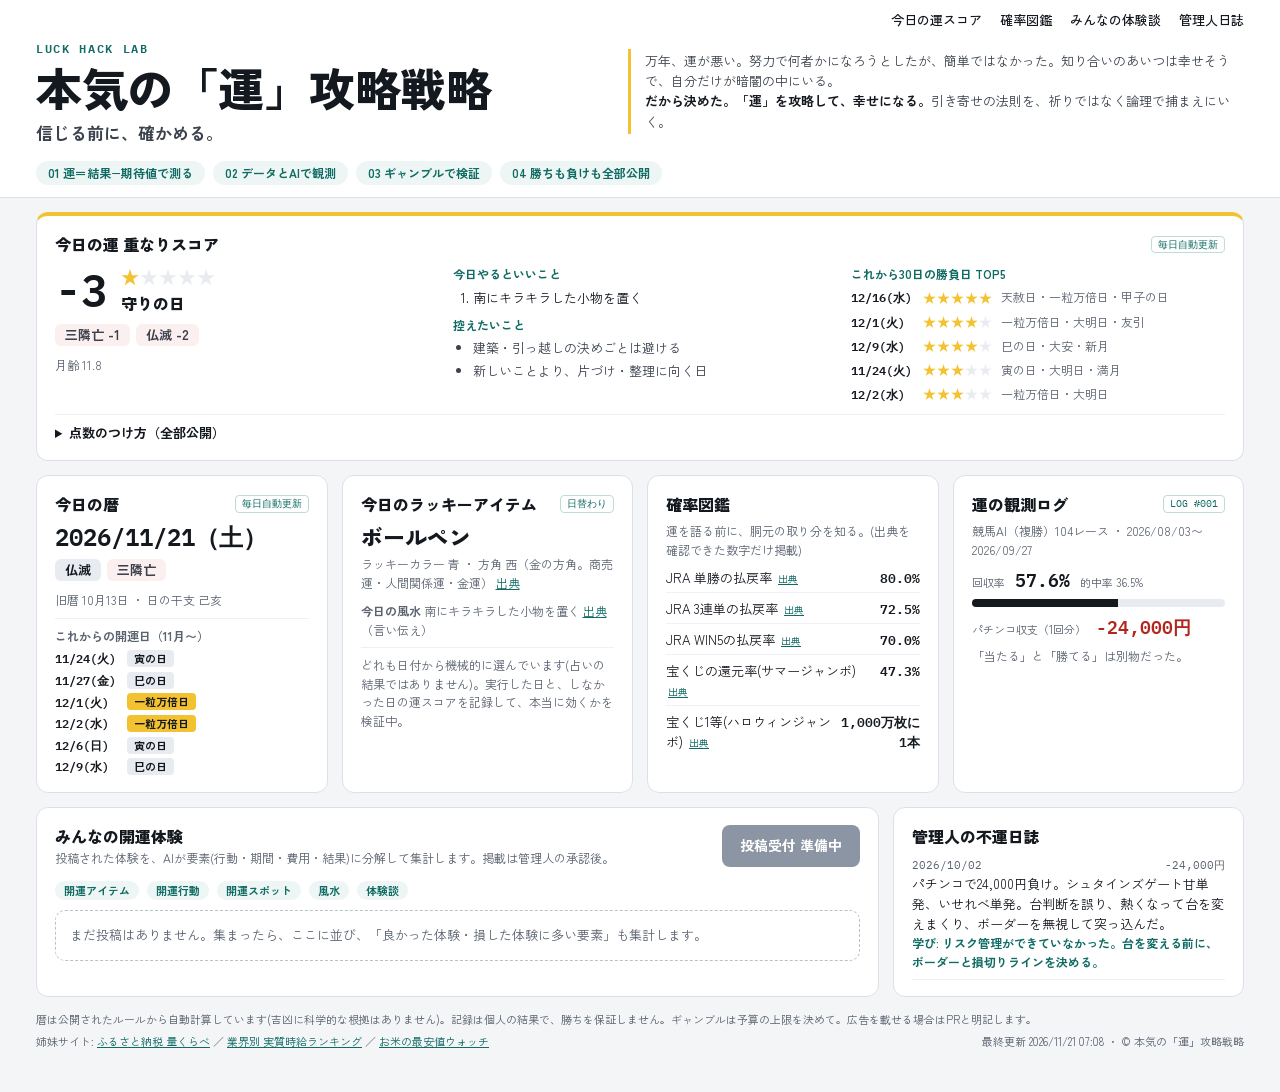
==== docs/index.html @ bce0e310 "サイト自動更新 2026-11-21" ====
<!doctype html>
<html lang="ja">
<head>
<meta charset="utf-8">
<meta name="viewport" content="width=device-width, initial-scale=1">
<title>本気の「運」攻略戦略｜信じる前に、確かめる。</title>
<meta name="description" content="万年不運な男が、運を論理で攻略する実験室。今日の運の重なりスコア(天赦日・一粒万倍日・六曜・不成就日・新月満月・水星逆行)、確率、運の観測ログ、みんなの開運体験の分析を毎日更新。">
<meta property="og:title" content="本気の「運」攻略戦略">
<meta property="og:description" content="信じる前に、確かめる。運をデータとAIで観測する実験室。">
<meta property="og:type" content="website">
<meta property="og:url" content="https://luck.otokuest.com/">
<link rel="canonical" href="https://luck.otokuest.com/">
<link rel="icon" href="/favicon.svg" type="image/svg+xml">
<link rel="apple-touch-icon" href="/apple-touch-icon.png">
<script>/* 旧URL(workers.dev)で開かれたら正式なドメインへ移す */if(location.hostname.endsWith('.workers.dev'))location.replace('https://luck.otokuest.com'+location.pathname+location.search+location.hash);</script>
<link rel="preconnect" href="https://fonts.googleapis.com">
<link rel="preconnect" href="https://fonts.gstatic.com" crossorigin>
<link rel="stylesheet" href="https://fonts.googleapis.com/css2?family=IBM+Plex+Mono:wght@400;600&family=Zen+Kaku+Gothic+New:wght@400;500;700;900&display=swap">
<link rel="stylesheet" href="style.css">
</head>
<body>
<header>
  <nav class="wrap nav" aria-label="ページ内">
    <a href="#today">今日の運スコア</a>
    <a href="#odds">確率図鑑</a>
    <a href="#voices">みんなの体験談</a>
    <a href="#diary">管理人日誌</a>
  </nav>
  <div class="wrap hero">
    <div class="hero-title">
      <div class="eyebrow">LUCK HACK LAB</div>
      <h1>本気の「運」攻略戦略</h1>
      <div class="motto">信じる前に、確かめる。</div>
    </div>
    <p class="concept">
      万年、運が悪い。努力で何者かになろうとしたが、簡単ではなかった。知り合いのあいつは幸せそうで、自分だけが暗闇の中にいる。<br>
      <strong>だから決めた。「運」を攻略して、幸せになる。</strong>引き寄せの法則を、祈りではなく論理で捕まえにいく。
    </p>
  </div>
  <div class="wrap chips">
    <span class="chip">01 運＝結果−期待値で測る</span>
    <span class="chip">02 データとAIで観測</span>
    <span class="chip">03 ギャンブルで検証</span>
    <span class="chip">04 勝ちも負けも全部公開</span>
  </div>
</header>

<main class="wrap">
  <div id="today">
    <section class="card score-card" aria-labelledby="h-score">
      <div class="card-head"><h2 id="h-score">今日の運 重なりスコア</h2><span class="badge">毎日自動更新</span></div>
      <div class="score-grid">
        <div>
          <div class="score-top">
            <div class="score-num mono">-3</div>
            <div><span class="stars" aria-label="5段階中1">★<span class="off">★★★★</span></span><div class="score-label">守りの日</div></div>
          </div>
          <div class="tags"><span class="tag minus">三隣亡 -1</span><span class="tag minus">仏滅 -2</span></div>
          <div class="note">月齢 11.8</div>
        </div>
        <div>
          <div class="sub-h">今日やるといいこと</div>
          <ol class="acts"><li>南にキラキラした小物を置く</li></ol>
          <div class="sub-h">控えたいこと</div><ul class="cauts"><li>建築・引っ越しの決めごとは避ける</li><li>新しいことより、片づけ・整理に向く日</li></ul>
        </div>
        <div>
          <div class="sub-h">これから30日の勝負日 TOP5</div>
          <ul class="best"><li><span class="d">12/16(水)</span><span class="stars" aria-label="5段階中5">★★★★★<span class="off"></span></span><span class="why">天赦日・一粒万倍日・甲子の日</span></li><li><span class="d">12/1(火)</span><span class="stars" aria-label="5段階中4">★★★★<span class="off">★</span></span><span class="why">一粒万倍日・大明日・友引</span></li><li><span class="d">12/9(水)</span><span class="stars" aria-label="5段階中4">★★★★<span class="off">★</span></span><span class="why">巳の日・大安・新月</span></li><li><span class="d">11/24(火)</span><span class="stars" aria-label="5段階中3">★★★<span class="off">★★</span></span><span class="why">寅の日・大明日・満月</span></li><li><span class="d">12/2(水)</span><span class="stars" aria-label="5段階中3">★★★<span class="off">★★</span></span><span class="why">一粒万倍日・大明日</span></li></ul>
        </div>
      </div>
      <details class="weights">
        <summary>点数のつけ方（全部公開）</summary>
        <div class="note" style="margin:6px 0">吉日・六曜・凶日・月の満ち欠け・水星逆行の点数を足しています。凶日はマイナスなので「一粒万倍日だけど不成就日」は打ち消し合います。点数は言い伝えでの格の高さから管理人が決めた目安です。</div>
        <div class="wlist"><span class="w ">天赦日 +5</span><span class="w ">一粒万倍日 +3</span><span class="w ">己巳の日 +3</span><span class="w ">寅の日 +2</span><span class="w ">巳の日 +2</span><span class="w ">甲子の日 +2</span><span class="w ">新月 +2</span><span class="w ">大安 +2</span><span class="w ">大明日 +1</span><span class="w ">満月 +1</span><span class="w ">友引 +1</span><span class="w neg">赤口 -1</span><span class="w neg">八専 -1</span><span class="w neg">土用 -1</span><span class="w neg">三隣亡 -1</span><span class="w neg">水星逆行 -1</span><span class="w neg">仏滅 -2</span><span class="w neg">不成就日 -3</span></div>
        <div class="note" style="margin-top:6px">★5＝8点以上 ／ ★4＝5〜7 ／ ★3＝2〜4 ／ ★2＝0〜1 ／ ★1＝マイナス</div>
      </details>
    </section></div>
  <div class="grid4">
    <section class="card" aria-labelledby="h-koyomi">
      <div class="card-head"><h2 id="h-koyomi">今日の暦</h2><span class="badge">毎日自動更新</span></div>
      <div class="big-date">2026/11/21（土）</div>
      <div class="tags"><span class="tag">仏滅</span><span class="tag minus">三隣亡</span></div>
      <div class="note">旧暦 10月13日 ・ 日の干支 己亥</div>
      <div class="divider" style="margin-top:8px">
        <div class="note" style="font-weight:700">これからの開運日（11月〜）</div>
        <ul class="kaiun-list"><li><span class="d">11/24(火)</span><span class="tag sm">寅の日</span></li><li><span class="d">11/27(金)</span><span class="tag sm">巳の日</span></li><li><span class="d">12/1(火)</span><span class="tag lucky sm">一粒万倍日</span></li><li><span class="d">12/2(水)</span><span class="tag lucky sm">一粒万倍日</span></li><li><span class="d">12/6(日)</span><span class="tag sm">寅の日</span></li><li><span class="d">12/9(水)</span><span class="tag sm">巳の日</span></li></ul>
      </div>
    </section>

    <section class="card" aria-labelledby="h-lucky">
      <div class="card-head"><h2 id="h-lucky">今日のラッキーアイテム</h2><span class="badge">日替わり</span></div>
      <div class="item-name">ボールペン</div>
      <div class="note" style="margin:4px 0 10px">ラッキーカラー 青 ・ 方角 西（金の方角。商売運・人間関係運・金運） <a class="src" href="https://event.rakuten.co.jp/incentive/hikkoshi/fortune/2022/fengshui_bearing_color/" target="_blank" rel="noopener" title="楽天">出典</a></div>
      <div class="note"><strong>今日の風水</strong> 南にキラキラした小物を置く <a class="src" href="https://event.rakuten.co.jp/incentive/hikkoshi/fortune/2022/fengshui_bearing_color/" target="_blank" rel="noopener" title="楽天">出典</a>（言い伝え）</div>
      <div class="divider note" style="margin-top:8px">どれも日付から機械的に選んでいます(占いの結果ではありません)。実行した日と、しなかった日の運スコアを記録して、本当に効くかを検証中。</div>
    </section>

    <section class="card" id="odds" aria-labelledby="h-odds">
      <div class="card-head"><h2 id="h-odds">確率図鑑</h2></div>
      <div class="note">運を語る前に、胴元の取り分を知る。(出典を確認できた数字だけ掲載)</div>
      <div class="odds"><div><span>JRA 単勝の払戻率 <a class="src" href="https://www.jra.go.jp/news/other/20140303.html" target="_blank" rel="noopener" title="JRA">出典</a></span><span class="v">80.0%</span></div><div><span>JRA 3連単の払戻率 <a class="src" href="https://www.jra.go.jp/news/other/20140303.html" target="_blank" rel="noopener" title="JRA">出典</a></span><span class="v">72.5%</span></div><div><span>JRA WIN5の払戻率 <a class="src" href="https://www.jra.go.jp/faq/pop04/3_14.html" target="_blank" rel="noopener" title="JRA">出典</a></span><span class="v">70.0%</span></div><div><span>宝くじの還元率(サマージャンボ) <a class="src" href="https://www.soumu.go.jp/main_content/001081644.pdf" target="_blank" rel="noopener" title="総務省資料">出典</a></span><span class="v">47.3%</span></div><div><span>宝くじ1等(ハロウィンジャンボ) <a class="src" href="https://www.takarakuji-official.jp/news/recent/?newsId=251001" target="_blank" rel="noopener" title="宝くじ公式(1等12本/12ユニットから算出)">出典</a></span><span class="v">1,000万枚に1本</span></div></div>
    </section>

    <section class="card" aria-labelledby="h-log">
      <div class="card-head"><h2 id="h-log">運の観測ログ</h2><span class="badge">LOG #001</span></div><div class="note">競馬AI（複勝）104レース ・ 2026/08/03〜2026/09/27</div><div class="log-row"><span class="k">回収率</span><span class="n">57.6%</span><span class="k">的中率 36.5%</span></div><div class="bar" role="img" aria-label="回収率57.6%(100%で収支トントン)"><span style="width:57.6%"></span></div><div class="log-row"><span class="k">パチンコ収支（1回分）</span><span class="n loss">-24,000円</span></div><div class="note" style="margin-top:6px">「当たる」と「勝てる」は別物だった。</div>
    </section>
  </div>

  <div class="row2">
    <section class="card" id="voices" aria-labelledby="h-voices">
      <div class="card-head" style="flex-wrap:wrap">
        <div>
          <h2 id="h-voices">みんなの開運体験</h2>
          <div class="note">投稿された体験を、AIが要素(行動・期間・費用・結果)に分解して集計します。掲載は管理人の承認後。</div>
        </div>
        <span class="btn" aria-disabled="true">投稿受付 準備中</span>
      </div>
      <div class="chips cats"><span class="chip sm">開運アイテム</span><span class="chip sm">開運行動</span><span class="chip sm">開運スポット</span><span class="chip sm">風水</span><span class="chip sm">体験談</span></div><div class="empty">まだ投稿はありません。集まったら、ここに並び、「良かった体験・損した体験に多い要素」も集計します。</div>
    </section>

    <section class="card" id="diary" aria-labelledby="h-diary">
      <h2 id="h-diary">管理人の不運日誌</h2>
      <div class="diary"><article><div class="meta"><span>2026/10/02</span><span>-24,000円</span></div><div>パチンコで24,000円負け。シュタインズゲート甘単発、いせれべ単発。台判断を誤り、熱くなって台を変えまくり、ボーダーを無視して突っ込んだ。</div><div class="lesson">学び: リスク管理ができていなかった。台を変える前に、ボーダーと損切りラインを決める。</div></article></div>
    </section>
  </div>

  <footer>
    <span>暦は公開されたルールから自動計算しています(吉凶に科学的な根拠はありません)。記録は個人の結果で、勝ちを保証しません。ギャンブルは予算の上限を決めて。広告を載せる場合はPRと明記します。</span>
    <span>姉妹サイト: <a href="https://furusato.otokuest.com/">ふるさと納税 量くらべ</a> ／ <a href="https://jikyu.otokuest.com/">業界別 実質時給ランキング</a> ／ <a href="https://kome.otokuest.com/">お米の最安値ウォッチ</a></span>
    <span>最終更新 2026/11/21 07:08 ・ © 本気の「運」攻略戦略</span>
  </footer>
</main>
</body>
</html>
---- docs/style.css ----
:root {
  --bg: #F4F5F7;
  --card: #FFFFFF;
  --ink: #14181F;
  --sub: #3B424D;
  --muted: #5A6370;
  --line: #DDE1E7;
  --line-soft: #EEF0F3;
  --teal: #0F6B63;
  --teal-soft: #EEF6F5;
  --teal-line: #BFDCD8;
  --lucky: #F2C230;
  --gray-tag: #E8ECF1;
  --loss-soft: #FBEFEF;
  --mono: 'IBM Plex Mono', ui-monospace, monospace;
}
* { box-sizing: border-box; }
body {
  margin: 0; background: var(--bg); color: var(--ink);
  font-family: 'Zen Kaku Gothic New', 'Hiragino Sans', 'Yu Gothic', sans-serif;
  line-height: 1.55;
}
a { color: var(--teal); }
a:hover { color: #0A4F49; }
.wrap { max-width: 1240px; margin: 0 auto; padding-left: 16px; padding-right: 16px; }

/* ヘッダー */
header { background: var(--card); border-bottom: 1px solid var(--line); }
.nav { display: flex; flex-wrap: wrap; justify-content: flex-end; align-items: center;
  gap: 6px 18px; padding-top: 10px; font-size: 13px; font-weight: 500; }
.nav a { color: var(--ink); text-decoration: none; }
.pill { font-family: var(--mono); font-size: 11px; color: var(--muted);
  border: 1px solid var(--line); border-radius: 999px; padding: 1px 10px; }
.hero { display: flex; flex-wrap: wrap; align-items: flex-end; gap: 12px 40px; padding-top: 6px; padding-bottom: 14px; }
.hero-title { flex: 1 1 340px; }
.eyebrow { font-family: var(--mono); font-size: 12px; letter-spacing: .14em; color: var(--teal); font-weight: 600; }
h1 { margin: 4px 0 6px; font-size: clamp(32px, 4.2vw, 46px); font-weight: 900; line-height: 1.15; letter-spacing: -.01em; }
.motto { font-size: 17px; font-weight: 700; color: var(--sub); }
.concept { flex: 1.3 1 340px; font-size: 13px; color: var(--sub);
  border-left: 3px solid var(--lucky); padding: 2px 0 2px 14px; }
.concept strong { color: var(--ink); }
.chips { display: flex; flex-wrap: wrap; gap: 6px 8px; padding-bottom: 12px; }
.chip { font-size: 12px; background: var(--teal-soft); color: var(--teal); border-radius: 999px; padding: 3px 12px; font-weight: 700; }

/* 本体 */
main { display: flex; flex-direction: column; gap: 14px; padding-top: 14px; padding-bottom: 18px; }
.grid4 { display: grid; grid-template-columns: repeat(auto-fit, minmax(250px, 1fr)); gap: 14px; }
.row2 { display: grid; grid-template-columns: minmax(0, 2.4fr) minmax(0, 1fr); gap: 14px; }
@media (max-width: 860px) { .row2 { grid-template-columns: minmax(0, 1fr); } }
.card { background: var(--card); border: 1px solid var(--line); border-radius: 12px; padding: 16px 18px; }
.card-head { display: flex; justify-content: space-between; align-items: center; gap: 8px; margin-bottom: 6px; }
h2 { margin: 0; font-size: 16px; font-weight: 900; }
.badge { font-family: var(--mono); font-size: 10px; color: var(--teal); border: 1px solid var(--teal-line); border-radius: 4px; padding: 0 6px; white-space: nowrap; }
.note { font-size: 12px; color: var(--muted); }
.mono { font-family: var(--mono); }
.big-date { font-family: var(--mono); font-size: 24px; font-weight: 600; line-height: 1.2; }
.tags { display: flex; flex-wrap: wrap; gap: 6px; margin: 8px 0 10px; }
.tag { font-weight: 700; font-size: 13px; padding: 1px 10px; border-radius: 6px; background: var(--gray-tag); }
.tag.lucky { background: var(--lucky); }
.tag.sm { font-size: 11px; padding: 0 7px; border-radius: 4px; }
.divider { border-top: 1px solid var(--line-soft); padding-top: 8px; }
.kaiun-list { list-style: none; margin: 4px 0 0; padding: 0; display: flex; flex-direction: column; gap: 3px; font-size: 12px; }
.kaiun-list li { display: flex; gap: 8px; align-items: center; flex-wrap: wrap; }
.kaiun-list .d { font-family: var(--mono); font-weight: 600; width: 64px; }
.item-name { font-size: 22px; font-weight: 900; line-height: 1.3; }
.odds { display: flex; flex-direction: column; gap: 6px; font-size: 13px; margin-top: 8px; }
.odds div { display: flex; justify-content: space-between; gap: 8px; border-bottom: 1px solid var(--line-soft); padding-bottom: 4px; }
.odds div:last-child { border-bottom: 0; }
.odds .v { font-family: var(--mono); font-weight: 600; text-align: right; }
.odds .v.pending { color: var(--muted); font-weight: 400; }
.stat { display: flex; gap: 16px; align-items: baseline; margin: 6px 0; flex-wrap: wrap; }
.stat .k { font-size: 11px; color: var(--muted); }
.stat .n { font-family: var(--mono); font-size: 24px; font-weight: 600; }
.stat .n.s { font-size: 16px; }
.bar { height: 8px; background: var(--gray-tag); border-radius: 4px; overflow: hidden; }
.bar span { display: block; height: 8px; background: var(--ink); }
.btn { display: inline-block; background: var(--ink); color: #fff; text-decoration: none; font-weight: 700;
  font-size: 14px; padding: 10px 18px; border-radius: 8px; border: 0; }
.btn[aria-disabled="true"] { background: #8C95A3; cursor: not-allowed; }
.empty { border: 1px dashed #B8C0CB; border-radius: 10px; padding: 14px; font-size: 13px; color: var(--muted); margin-top: 10px; }
.voices { display: grid; grid-template-columns: repeat(auto-fit, minmax(220px, 1fr)); gap: 10px; margin-top: 10px; }
.voice { border: 1px solid var(--line-soft); border-radius: 10px; padding: 10px 12px; }
.voice p { margin: 0 0 6px; font-size: 13px; font-weight: 700; }
.diary { display: flex; flex-direction: column; gap: 8px; font-size: 13px; margin-top: 8px; }
.diary article { border-bottom: 1px solid var(--line-soft); padding-bottom: 8px; }
.diary .meta { display: flex; justify-content: space-between; font-family: var(--mono); font-size: 11px; color: var(--muted); }
.diary .lesson { font-size: 12px; color: var(--teal); font-weight: 700; }
.chip.sm { font-size: 11px; padding: 1px 9px; }
.chips.cats { padding: 8px 0 0; }
.odds .src { font-size: 10px; margin-left: 2px; }
.log-row { display: flex; align-items: baseline; gap: 10px; margin: 6px 0; flex-wrap: wrap; }
.log-row .k { font-size: 11px; color: var(--muted); }
.log-row .n { font-family: var(--mono); font-size: 18px; font-weight: 600; }
.log-row .n.loss { color: #B3261E; }
.log-row .n.win { color: var(--teal); }
.tag.lucky { color: #14181F; }

/* 重なりスコア */
.score-card { border-top: 4px solid var(--lucky); }
.score-grid { display: grid; grid-template-columns: repeat(auto-fit, minmax(240px, 1fr)); gap: 12px 24px; }
.score-top { display: flex; align-items: center; gap: 14px; }
.score-num { font-size: 44px; font-weight: 600; line-height: 1; }
.stars { color: var(--lucky); font-size: 18px; letter-spacing: 1px; white-space: nowrap; }
.stars .off { color: var(--gray-tag); }
.score-label { font-weight: 900; font-size: 16px; }
.tag.minus { background: var(--loss-soft); color: var(--sub); }
.sub-h { font-size: 12px; font-weight: 700; color: var(--teal); margin: 2px 0 4px; }
.acts, .cauts { margin: 0 0 8px; padding-left: 20px; font-size: 13px; }
.acts li, .cauts li { margin: 2px 0; }
.cauts { color: var(--sub); }
.best { list-style: none; margin: 0; padding: 0; display: flex; flex-direction: column; gap: 4px; font-size: 12px; }
.best li { display: flex; gap: 8px; align-items: center; flex-wrap: wrap; }
.best .d { font-family: var(--mono); font-weight: 600; width: 64px; }
.best .stars { font-size: 13px; }
.best .why { color: var(--muted); }
.weights { margin-top: 10px; border-top: 1px solid var(--line-soft); padding-top: 8px; font-size: 13px; }
.weights summary { cursor: pointer; font-weight: 700; }
.wlist { display: flex; flex-wrap: wrap; gap: 4px 6px; }
.wlist .w { font-family: var(--mono); font-size: 11px; background: var(--teal-soft); color: var(--teal); border-radius: 4px; padding: 0 6px; }
.wlist .w.neg { background: var(--loss-soft); color: var(--sub); }

/* 見る人の端末の設定(ダークモード)に自動で合わせる */
@media (prefers-color-scheme: dark) {
  :root {
    --bg: #0F1217; --card: #171B22; --ink: #EDEFF3; --sub: #C5CBD5; --muted: #98A1AE;
    --line: #2A303A; --line-soft: #232831; --teal: #4FC3B8; --teal-soft: #14302D;
    --teal-line: #245A54; --gray-tag: #2A303A; --loss-soft: #3A1F1F;
  }
  a:hover { color: #8BE0D7; }
  .btn { color: #14181F; }
  .btn[aria-disabled="true"] { background: #4A525F; color: #C5CBD5; }
  .log-row .n.loss { color: #FF8A80; }
  .empty { border-color: #3A414C; }
}
footer { font-size: 11px; color: var(--muted); display: flex; flex-wrap: wrap; gap: 4px 20px; justify-content: space-between; padding-bottom: 24px; }
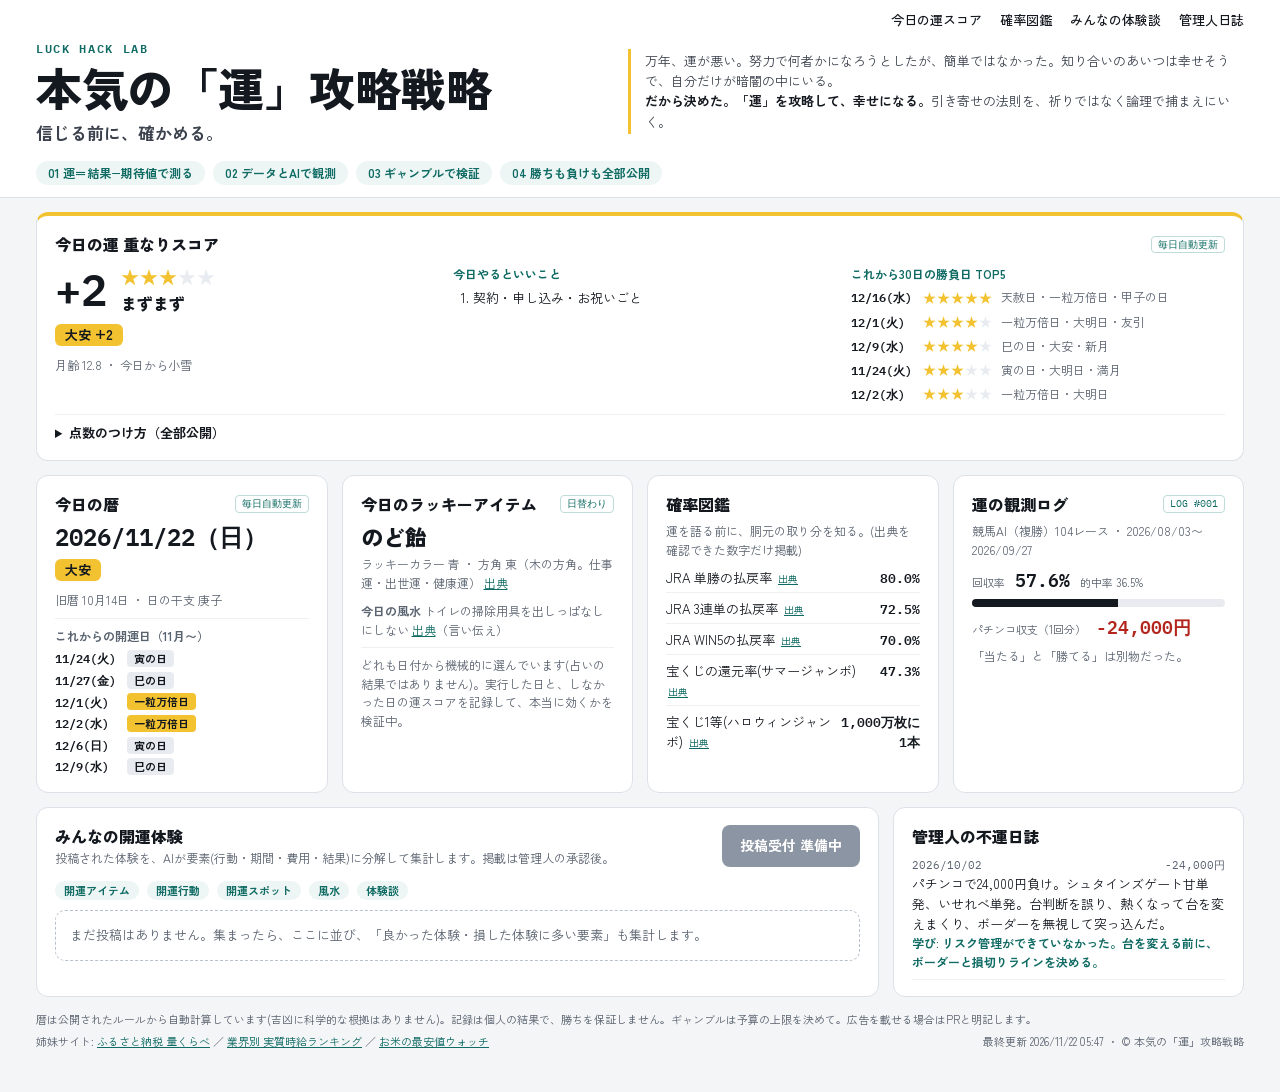
==== commit b838f68a: "サイト自動更新 2026-11-22" ====
--- a/docs/index.html
+++ b/docs/index.html
@@ -52,16 +52,16 @@
       <div class="score-grid">
         <div>
           <div class="score-top">
-            <div class="score-num mono">-3</div>
-            <div><span class="stars" aria-label="5段階中1">★<span class="off">★★★★</span></span><div class="score-label">守りの日</div></div>
+            <div class="score-num mono">+2</div>
+            <div><span class="stars" aria-label="5段階中3">★★★<span class="off">★★</span></span><div class="score-label">まずまず</div></div>
           </div>
-          <div class="tags"><span class="tag minus">三隣亡 -1</span><span class="tag minus">仏滅 -2</span></div>
-          <div class="note">月齢 11.8</div>
+          <div class="tags"><span class="tag lucky">大安 +2</span></div>
+          <div class="note">月齢 12.8 ・ 今日から小雪</div>
         </div>
         <div>
           <div class="sub-h">今日やるといいこと</div>
-          <ol class="acts"><li>南にキラキラした小物を置く</li></ol>
-          <div class="sub-h">控えたいこと</div><ul class="cauts"><li>建築・引っ越しの決めごとは避ける</li><li>新しいことより、片づけ・整理に向く日</li></ul>
+          <ol class="acts"><li>契約・申し込み・お祝いごと</li></ol>
+          
         </div>
         <div>
           <div class="sub-h">これから30日の勝負日 TOP5</div>
@@ -78,9 +78,9 @@
   <div class="grid4">
     <section class="card" aria-labelledby="h-koyomi">
       <div class="card-head"><h2 id="h-koyomi">今日の暦</h2><span class="badge">毎日自動更新</span></div>
-      <div class="big-date">2026/11/21（土）</div>
-      <div class="tags"><span class="tag">仏滅</span><span class="tag minus">三隣亡</span></div>
-      <div class="note">旧暦 10月13日 ・ 日の干支 己亥</div>
+      <div class="big-date">2026/11/22（日）</div>
+      <div class="tags"><span class="tag lucky">大安</span></div>
+      <div class="note">旧暦 10月14日 ・ 日の干支 庚子</div>
       <div class="divider" style="margin-top:8px">
         <div class="note" style="font-weight:700">これからの開運日（11月〜）</div>
         <ul class="kaiun-list"><li><span class="d">11/24(火)</span><span class="tag sm">寅の日</span></li><li><span class="d">11/27(金)</span><span class="tag sm">巳の日</span></li><li><span class="d">12/1(火)</span><span class="tag lucky sm">一粒万倍日</span></li><li><span class="d">12/2(水)</span><span class="tag lucky sm">一粒万倍日</span></li><li><span class="d">12/6(日)</span><span class="tag sm">寅の日</span></li><li><span class="d">12/9(水)</span><span class="tag sm">巳の日</span></li></ul>
@@ -89,9 +89,9 @@
 
     <section class="card" aria-labelledby="h-lucky">
       <div class="card-head"><h2 id="h-lucky">今日のラッキーアイテム</h2><span class="badge">日替わり</span></div>
-      <div class="item-name">ボールペン</div>
-      <div class="note" style="margin:4px 0 10px">ラッキーカラー 青 ・ 方角 西（金の方角。商売運・人間関係運・金運） <a class="src" href="https://event.rakuten.co.jp/incentive/hikkoshi/fortune/2022/fengshui_bearing_color/" target="_blank" rel="noopener" title="楽天">出典</a></div>
-      <div class="note"><strong>今日の風水</strong> 南にキラキラした小物を置く <a class="src" href="https://event.rakuten.co.jp/incentive/hikkoshi/fortune/2022/fengshui_bearing_color/" target="_blank" rel="noopener" title="楽天">出典</a>（言い伝え）</div>
+      <div class="item-name">のど飴</div>
+      <div class="note" style="margin:4px 0 10px">ラッキーカラー 青 ・ 方角 東（木の方角。仕事運・出世運・健康運） <a class="src" href="https://event.rakuten.co.jp/incentive/hikkoshi/fortune/2022/fengshui_bearing_color/" target="_blank" rel="noopener" title="楽天">出典</a></div>
+      <div class="note"><strong>今日の風水</strong> トイレの掃除用具を出しっぱなしにしない <a class="src" href="https://www.athome.co.jp/contents/for-buyers/buyers-kurashi/feng-shui-toilet/" target="_blank" rel="noopener" title="アットホーム">出典</a>（言い伝え）</div>
       <div class="divider note" style="margin-top:8px">どれも日付から機械的に選んでいます(占いの結果ではありません)。実行した日と、しなかった日の運スコアを記録して、本当に効くかを検証中。</div>
     </section>
 
@@ -127,7 +127,7 @@
   <footer>
     <span>暦は公開されたルールから自動計算しています(吉凶に科学的な根拠はありません)。記録は個人の結果で、勝ちを保証しません。ギャンブルは予算の上限を決めて。広告を載せる場合はPRと明記します。</span>
     <span>姉妹サイト: <a href="https://furusato.otokuest.com/">ふるさと納税 量くらべ</a> ／ <a href="https://jikyu.otokuest.com/">業界別 実質時給ランキング</a> ／ <a href="https://kome.otokuest.com/">お米の最安値ウォッチ</a></span>
-    <span>最終更新 2026/11/21 07:08 ・ © 本気の「運」攻略戦略</span>
+    <span>最終更新 2026/11/22 05:47 ・ © 本気の「運」攻略戦略</span>
   </footer>
 </main>
 </body>
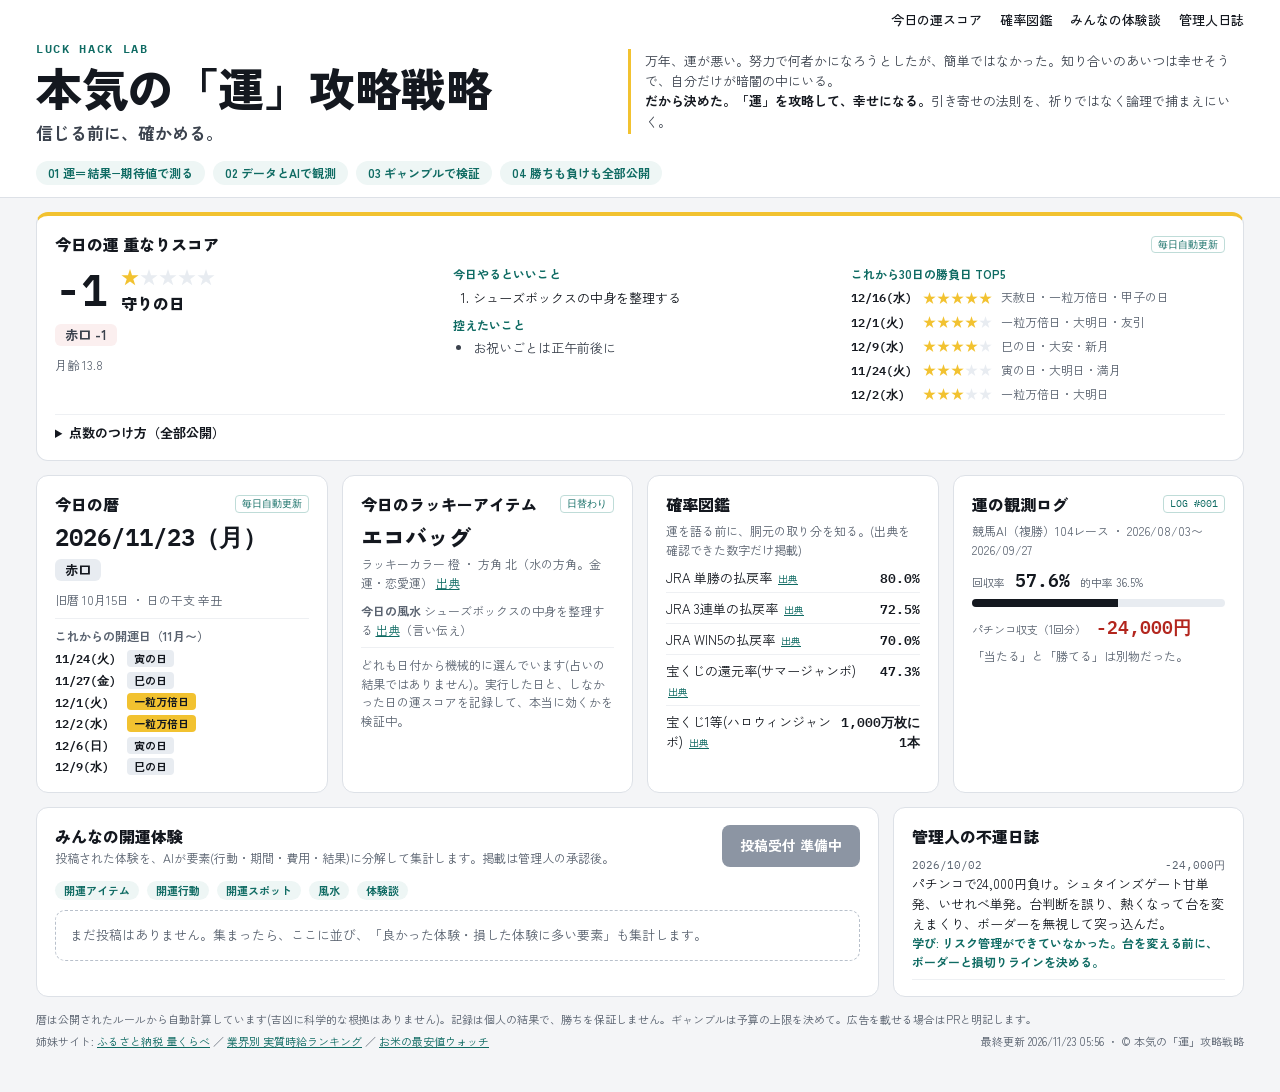
==== commit 34d98b2c: "サイト自動更新 2026-11-23" ====
--- a/docs/index.html
+++ b/docs/index.html
@@ -52,16 +52,16 @@
       <div class="score-grid">
         <div>
           <div class="score-top">
-            <div class="score-num mono">+2</div>
-            <div><span class="stars" aria-label="5段階中3">★★★<span class="off">★★</span></span><div class="score-label">まずまず</div></div>
+            <div class="score-num mono">-1</div>
+            <div><span class="stars" aria-label="5段階中1">★<span class="off">★★★★</span></span><div class="score-label">守りの日</div></div>
           </div>
-          <div class="tags"><span class="tag lucky">大安 +2</span></div>
-          <div class="note">月齢 12.8 ・ 今日から小雪</div>
+          <div class="tags"><span class="tag minus">赤口 -1</span></div>
+          <div class="note">月齢 13.8</div>
         </div>
         <div>
           <div class="sub-h">今日やるといいこと</div>
-          <ol class="acts"><li>契約・申し込み・お祝いごと</li></ol>
-          
+          <ol class="acts"><li>シューズボックスの中身を整理する</li></ol>
+          <div class="sub-h">控えたいこと</div><ul class="cauts"><li>お祝いごとは正午前後に</li></ul>
         </div>
         <div>
           <div class="sub-h">これから30日の勝負日 TOP5</div>
@@ -78,9 +78,9 @@
   <div class="grid4">
     <section class="card" aria-labelledby="h-koyomi">
       <div class="card-head"><h2 id="h-koyomi">今日の暦</h2><span class="badge">毎日自動更新</span></div>
-      <div class="big-date">2026/11/22（日）</div>
-      <div class="tags"><span class="tag lucky">大安</span></div>
-      <div class="note">旧暦 10月14日 ・ 日の干支 庚子</div>
+      <div class="big-date">2026/11/23（月）</div>
+      <div class="tags"><span class="tag">赤口</span></div>
+      <div class="note">旧暦 10月15日 ・ 日の干支 辛丑</div>
       <div class="divider" style="margin-top:8px">
         <div class="note" style="font-weight:700">これからの開運日（11月〜）</div>
         <ul class="kaiun-list"><li><span class="d">11/24(火)</span><span class="tag sm">寅の日</span></li><li><span class="d">11/27(金)</span><span class="tag sm">巳の日</span></li><li><span class="d">12/1(火)</span><span class="tag lucky sm">一粒万倍日</span></li><li><span class="d">12/2(水)</span><span class="tag lucky sm">一粒万倍日</span></li><li><span class="d">12/6(日)</span><span class="tag sm">寅の日</span></li><li><span class="d">12/9(水)</span><span class="tag sm">巳の日</span></li></ul>
@@ -89,9 +89,9 @@
 
     <section class="card" aria-labelledby="h-lucky">
       <div class="card-head"><h2 id="h-lucky">今日のラッキーアイテム</h2><span class="badge">日替わり</span></div>
-      <div class="item-name">のど飴</div>
-      <div class="note" style="margin:4px 0 10px">ラッキーカラー 青 ・ 方角 東（木の方角。仕事運・出世運・健康運） <a class="src" href="https://event.rakuten.co.jp/incentive/hikkoshi/fortune/2022/fengshui_bearing_color/" target="_blank" rel="noopener" title="楽天">出典</a></div>
-      <div class="note"><strong>今日の風水</strong> トイレの掃除用具を出しっぱなしにしない <a class="src" href="https://www.athome.co.jp/contents/for-buyers/buyers-kurashi/feng-shui-toilet/" target="_blank" rel="noopener" title="アットホーム">出典</a>（言い伝え）</div>
+      <div class="item-name">エコバッグ</div>
+      <div class="note" style="margin:4px 0 10px">ラッキーカラー 橙 ・ 方角 北（水の方角。金運・恋愛運） <a class="src" href="https://event.rakuten.co.jp/incentive/hikkoshi/fortune/2022/fengshui_bearing_color/" target="_blank" rel="noopener" title="楽天">出典</a></div>
+      <div class="note"><strong>今日の風水</strong> シューズボックスの中身を整理する <a class="src" href="https://allabout.co.jp/gm/gc/482011/" target="_blank" rel="noopener" title="All About">出典</a>（言い伝え）</div>
       <div class="divider note" style="margin-top:8px">どれも日付から機械的に選んでいます(占いの結果ではありません)。実行した日と、しなかった日の運スコアを記録して、本当に効くかを検証中。</div>
     </section>
 
@@ -127,7 +127,7 @@
   <footer>
     <span>暦は公開されたルールから自動計算しています(吉凶に科学的な根拠はありません)。記録は個人の結果で、勝ちを保証しません。ギャンブルは予算の上限を決めて。広告を載せる場合はPRと明記します。</span>
     <span>姉妹サイト: <a href="https://furusato.otokuest.com/">ふるさと納税 量くらべ</a> ／ <a href="https://jikyu.otokuest.com/">業界別 実質時給ランキング</a> ／ <a href="https://kome.otokuest.com/">お米の最安値ウォッチ</a></span>
-    <span>最終更新 2026/11/22 05:47 ・ © 本気の「運」攻略戦略</span>
+    <span>最終更新 2026/11/23 05:56 ・ © 本気の「運」攻略戦略</span>
   </footer>
 </main>
 </body>
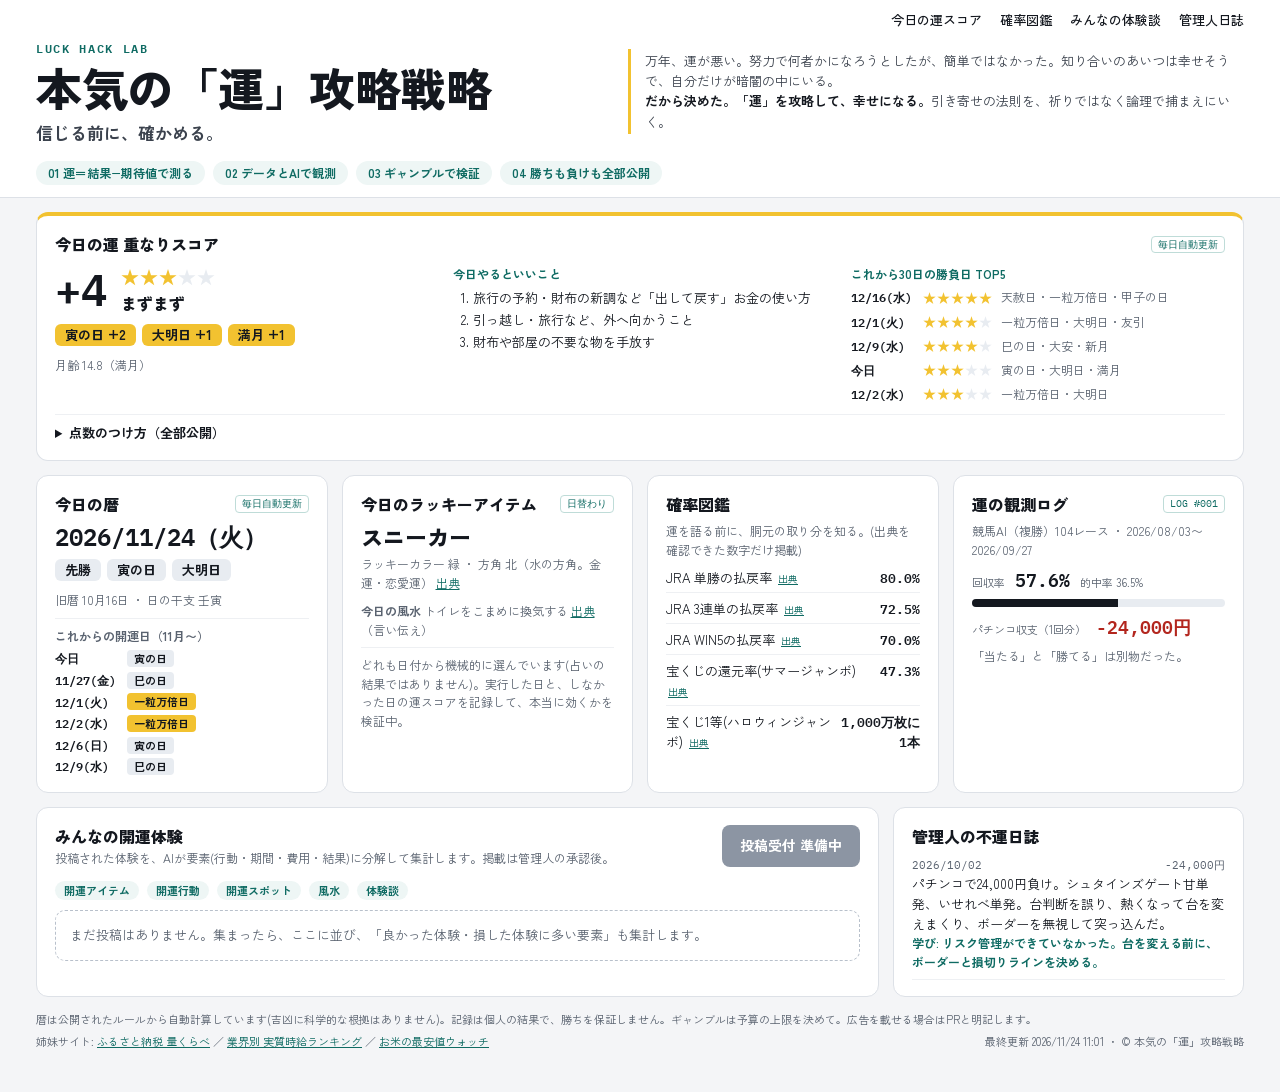
==== commit be6f8814: "サイト自動更新 2026-11-24" ====
--- a/docs/index.html
+++ b/docs/index.html
@@ -52,20 +52,20 @@
       <div class="score-grid">
         <div>
           <div class="score-top">
-            <div class="score-num mono">-1</div>
-            <div><span class="stars" aria-label="5段階中1">★<span class="off">★★★★</span></span><div class="score-label">守りの日</div></div>
+            <div class="score-num mono">+4</div>
+            <div><span class="stars" aria-label="5段階中3">★★★<span class="off">★★</span></span><div class="score-label">まずまず</div></div>
           </div>
-          <div class="tags"><span class="tag minus">赤口 -1</span></div>
-          <div class="note">月齢 13.8</div>
+          <div class="tags"><span class="tag lucky">寅の日 +2</span><span class="tag lucky">大明日 +1</span><span class="tag lucky">満月 +1</span></div>
+          <div class="note">月齢 14.8（満月）</div>
         </div>
         <div>
           <div class="sub-h">今日やるといいこと</div>
-          <ol class="acts"><li>シューズボックスの中身を整理する</li></ol>
-          <div class="sub-h">控えたいこと</div><ul class="cauts"><li>お祝いごとは正午前後に</li></ul>
+          <ol class="acts"><li>旅行の予約・財布の新調など「出して戻す」お金の使い方</li><li>引っ越し・旅行など、外へ向かうこと</li><li>財布や部屋の不要な物を手放す</li></ol>
+          
         </div>
         <div>
           <div class="sub-h">これから30日の勝負日 TOP5</div>
-          <ul class="best"><li><span class="d">12/16(水)</span><span class="stars" aria-label="5段階中5">★★★★★<span class="off"></span></span><span class="why">天赦日・一粒万倍日・甲子の日</span></li><li><span class="d">12/1(火)</span><span class="stars" aria-label="5段階中4">★★★★<span class="off">★</span></span><span class="why">一粒万倍日・大明日・友引</span></li><li><span class="d">12/9(水)</span><span class="stars" aria-label="5段階中4">★★★★<span class="off">★</span></span><span class="why">巳の日・大安・新月</span></li><li><span class="d">11/24(火)</span><span class="stars" aria-label="5段階中3">★★★<span class="off">★★</span></span><span class="why">寅の日・大明日・満月</span></li><li><span class="d">12/2(水)</span><span class="stars" aria-label="5段階中3">★★★<span class="off">★★</span></span><span class="why">一粒万倍日・大明日</span></li></ul>
+          <ul class="best"><li><span class="d">12/16(水)</span><span class="stars" aria-label="5段階中5">★★★★★<span class="off"></span></span><span class="why">天赦日・一粒万倍日・甲子の日</span></li><li><span class="d">12/1(火)</span><span class="stars" aria-label="5段階中4">★★★★<span class="off">★</span></span><span class="why">一粒万倍日・大明日・友引</span></li><li><span class="d">12/9(水)</span><span class="stars" aria-label="5段階中4">★★★★<span class="off">★</span></span><span class="why">巳の日・大安・新月</span></li><li><span class="d">今日</span><span class="stars" aria-label="5段階中3">★★★<span class="off">★★</span></span><span class="why">寅の日・大明日・満月</span></li><li><span class="d">12/2(水)</span><span class="stars" aria-label="5段階中3">★★★<span class="off">★★</span></span><span class="why">一粒万倍日・大明日</span></li></ul>
         </div>
       </div>
       <details class="weights">
@@ -78,20 +78,20 @@
   <div class="grid4">
     <section class="card" aria-labelledby="h-koyomi">
       <div class="card-head"><h2 id="h-koyomi">今日の暦</h2><span class="badge">毎日自動更新</span></div>
-      <div class="big-date">2026/11/23（月）</div>
-      <div class="tags"><span class="tag">赤口</span></div>
-      <div class="note">旧暦 10月15日 ・ 日の干支 辛丑</div>
+      <div class="big-date">2026/11/24（火）</div>
+      <div class="tags"><span class="tag">先勝</span><span class="tag">寅の日</span><span class="tag">大明日</span></div>
+      <div class="note">旧暦 10月16日 ・ 日の干支 壬寅</div>
       <div class="divider" style="margin-top:8px">
         <div class="note" style="font-weight:700">これからの開運日（11月〜）</div>
-        <ul class="kaiun-list"><li><span class="d">11/24(火)</span><span class="tag sm">寅の日</span></li><li><span class="d">11/27(金)</span><span class="tag sm">巳の日</span></li><li><span class="d">12/1(火)</span><span class="tag lucky sm">一粒万倍日</span></li><li><span class="d">12/2(水)</span><span class="tag lucky sm">一粒万倍日</span></li><li><span class="d">12/6(日)</span><span class="tag sm">寅の日</span></li><li><span class="d">12/9(水)</span><span class="tag sm">巳の日</span></li></ul>
+        <ul class="kaiun-list"><li><span class="d">今日</span><span class="tag sm">寅の日</span></li><li><span class="d">11/27(金)</span><span class="tag sm">巳の日</span></li><li><span class="d">12/1(火)</span><span class="tag lucky sm">一粒万倍日</span></li><li><span class="d">12/2(水)</span><span class="tag lucky sm">一粒万倍日</span></li><li><span class="d">12/6(日)</span><span class="tag sm">寅の日</span></li><li><span class="d">12/9(水)</span><span class="tag sm">巳の日</span></li></ul>
       </div>
     </section>
 
     <section class="card" aria-labelledby="h-lucky">
       <div class="card-head"><h2 id="h-lucky">今日のラッキーアイテム</h2><span class="badge">日替わり</span></div>
-      <div class="item-name">エコバッグ</div>
-      <div class="note" style="margin:4px 0 10px">ラッキーカラー 橙 ・ 方角 北（水の方角。金運・恋愛運） <a class="src" href="https://event.rakuten.co.jp/incentive/hikkoshi/fortune/2022/fengshui_bearing_color/" target="_blank" rel="noopener" title="楽天">出典</a></div>
-      <div class="note"><strong>今日の風水</strong> シューズボックスの中身を整理する <a class="src" href="https://allabout.co.jp/gm/gc/482011/" target="_blank" rel="noopener" title="All About">出典</a>（言い伝え）</div>
+      <div class="item-name">スニーカー</div>
+      <div class="note" style="margin:4px 0 10px">ラッキーカラー 緑 ・ 方角 北（水の方角。金運・恋愛運） <a class="src" href="https://event.rakuten.co.jp/incentive/hikkoshi/fortune/2022/fengshui_bearing_color/" target="_blank" rel="noopener" title="楽天">出典</a></div>
+      <div class="note"><strong>今日の風水</strong> トイレをこまめに換気する <a class="src" href="https://www.athome.co.jp/contents/for-buyers/buyers-kurashi/feng-shui-toilet/" target="_blank" rel="noopener" title="アットホーム">出典</a>（言い伝え）</div>
       <div class="divider note" style="margin-top:8px">どれも日付から機械的に選んでいます(占いの結果ではありません)。実行した日と、しなかった日の運スコアを記録して、本当に効くかを検証中。</div>
     </section>
 
@@ -127,7 +127,7 @@
   <footer>
     <span>暦は公開されたルールから自動計算しています(吉凶に科学的な根拠はありません)。記録は個人の結果で、勝ちを保証しません。ギャンブルは予算の上限を決めて。広告を載せる場合はPRと明記します。</span>
     <span>姉妹サイト: <a href="https://furusato.otokuest.com/">ふるさと納税 量くらべ</a> ／ <a href="https://jikyu.otokuest.com/">業界別 実質時給ランキング</a> ／ <a href="https://kome.otokuest.com/">お米の最安値ウォッチ</a></span>
-    <span>最終更新 2026/11/23 05:56 ・ © 本気の「運」攻略戦略</span>
+    <span>最終更新 2026/11/24 11:01 ・ © 本気の「運」攻略戦略</span>
   </footer>
 </main>
 </body>
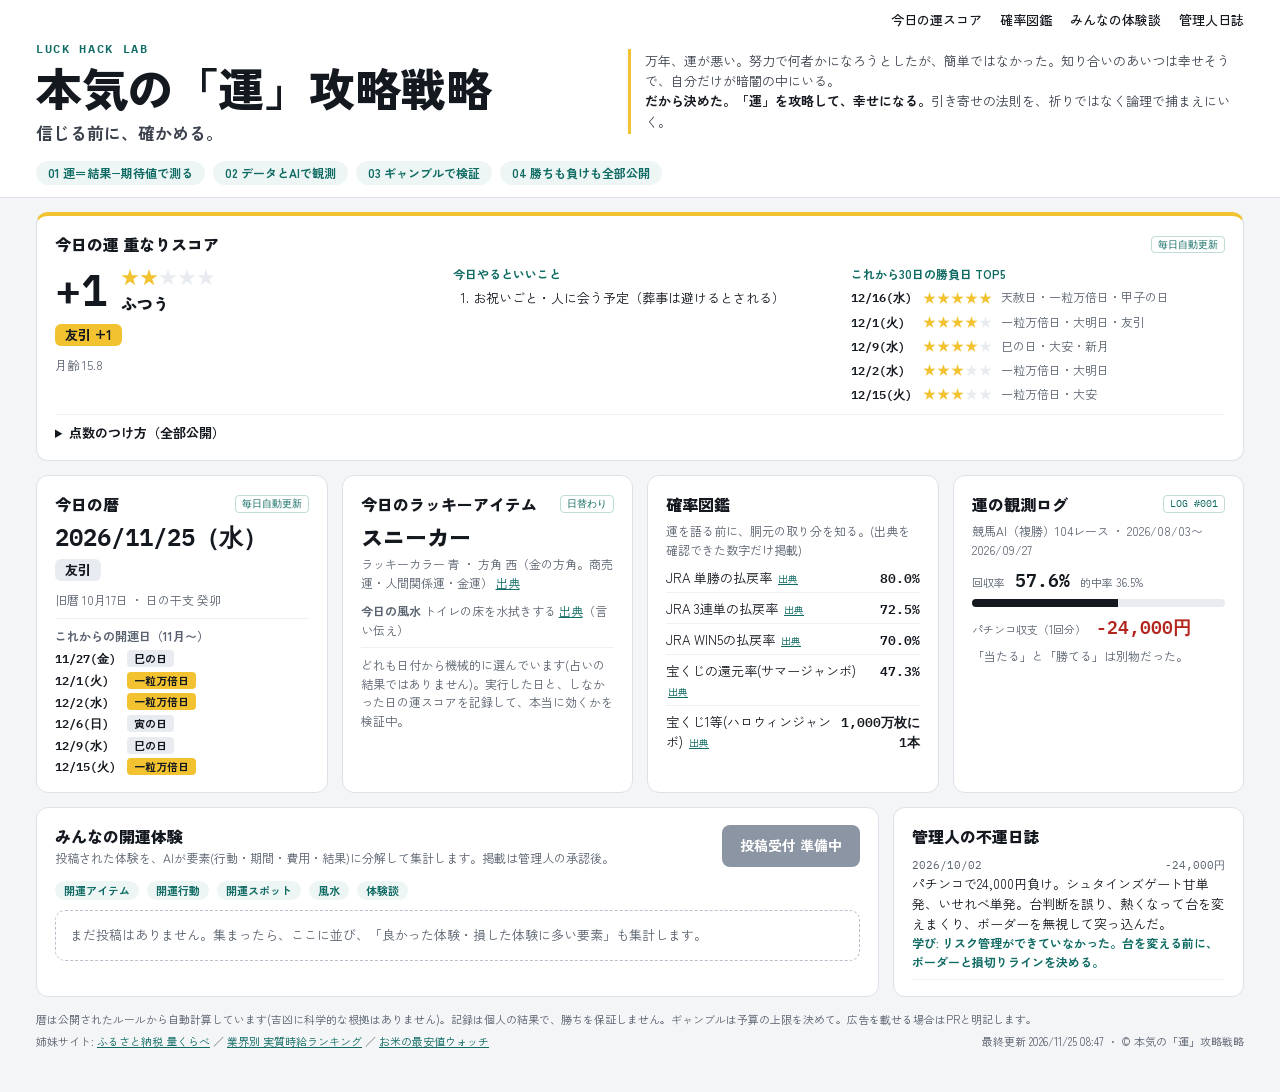
==== commit 54946422: "サイト自動更新 2026-11-25" ====
--- a/docs/index.html
+++ b/docs/index.html
@@ -52,20 +52,20 @@
       <div class="score-grid">
         <div>
           <div class="score-top">
-            <div class="score-num mono">+4</div>
-            <div><span class="stars" aria-label="5段階中3">★★★<span class="off">★★</span></span><div class="score-label">まずまず</div></div>
+            <div class="score-num mono">+1</div>
+            <div><span class="stars" aria-label="5段階中2">★★<span class="off">★★★</span></span><div class="score-label">ふつう</div></div>
           </div>
-          <div class="tags"><span class="tag lucky">寅の日 +2</span><span class="tag lucky">大明日 +1</span><span class="tag lucky">満月 +1</span></div>
-          <div class="note">月齢 14.8（満月）</div>
+          <div class="tags"><span class="tag lucky">友引 +1</span></div>
+          <div class="note">月齢 15.8</div>
         </div>
         <div>
           <div class="sub-h">今日やるといいこと</div>
-          <ol class="acts"><li>旅行の予約・財布の新調など「出して戻す」お金の使い方</li><li>引っ越し・旅行など、外へ向かうこと</li><li>財布や部屋の不要な物を手放す</li></ol>
+          <ol class="acts"><li>お祝いごと・人に会う予定（葬事は避けるとされる）</li></ol>
           
         </div>
         <div>
           <div class="sub-h">これから30日の勝負日 TOP5</div>
-          <ul class="best"><li><span class="d">12/16(水)</span><span class="stars" aria-label="5段階中5">★★★★★<span class="off"></span></span><span class="why">天赦日・一粒万倍日・甲子の日</span></li><li><span class="d">12/1(火)</span><span class="stars" aria-label="5段階中4">★★★★<span class="off">★</span></span><span class="why">一粒万倍日・大明日・友引</span></li><li><span class="d">12/9(水)</span><span class="stars" aria-label="5段階中4">★★★★<span class="off">★</span></span><span class="why">巳の日・大安・新月</span></li><li><span class="d">今日</span><span class="stars" aria-label="5段階中3">★★★<span class="off">★★</span></span><span class="why">寅の日・大明日・満月</span></li><li><span class="d">12/2(水)</span><span class="stars" aria-label="5段階中3">★★★<span class="off">★★</span></span><span class="why">一粒万倍日・大明日</span></li></ul>
+          <ul class="best"><li><span class="d">12/16(水)</span><span class="stars" aria-label="5段階中5">★★★★★<span class="off"></span></span><span class="why">天赦日・一粒万倍日・甲子の日</span></li><li><span class="d">12/1(火)</span><span class="stars" aria-label="5段階中4">★★★★<span class="off">★</span></span><span class="why">一粒万倍日・大明日・友引</span></li><li><span class="d">12/9(水)</span><span class="stars" aria-label="5段階中4">★★★★<span class="off">★</span></span><span class="why">巳の日・大安・新月</span></li><li><span class="d">12/2(水)</span><span class="stars" aria-label="5段階中3">★★★<span class="off">★★</span></span><span class="why">一粒万倍日・大明日</span></li><li><span class="d">12/15(火)</span><span class="stars" aria-label="5段階中3">★★★<span class="off">★★</span></span><span class="why">一粒万倍日・大安</span></li></ul>
         </div>
       </div>
       <details class="weights">
@@ -78,20 +78,20 @@
   <div class="grid4">
     <section class="card" aria-labelledby="h-koyomi">
       <div class="card-head"><h2 id="h-koyomi">今日の暦</h2><span class="badge">毎日自動更新</span></div>
-      <div class="big-date">2026/11/24（火）</div>
-      <div class="tags"><span class="tag">先勝</span><span class="tag">寅の日</span><span class="tag">大明日</span></div>
-      <div class="note">旧暦 10月16日 ・ 日の干支 壬寅</div>
+      <div class="big-date">2026/11/25（水）</div>
+      <div class="tags"><span class="tag">友引</span></div>
+      <div class="note">旧暦 10月17日 ・ 日の干支 癸卯</div>
       <div class="divider" style="margin-top:8px">
         <div class="note" style="font-weight:700">これからの開運日（11月〜）</div>
-        <ul class="kaiun-list"><li><span class="d">今日</span><span class="tag sm">寅の日</span></li><li><span class="d">11/27(金)</span><span class="tag sm">巳の日</span></li><li><span class="d">12/1(火)</span><span class="tag lucky sm">一粒万倍日</span></li><li><span class="d">12/2(水)</span><span class="tag lucky sm">一粒万倍日</span></li><li><span class="d">12/6(日)</span><span class="tag sm">寅の日</span></li><li><span class="d">12/9(水)</span><span class="tag sm">巳の日</span></li></ul>
+        <ul class="kaiun-list"><li><span class="d">11/27(金)</span><span class="tag sm">巳の日</span></li><li><span class="d">12/1(火)</span><span class="tag lucky sm">一粒万倍日</span></li><li><span class="d">12/2(水)</span><span class="tag lucky sm">一粒万倍日</span></li><li><span class="d">12/6(日)</span><span class="tag sm">寅の日</span></li><li><span class="d">12/9(水)</span><span class="tag sm">巳の日</span></li><li><span class="d">12/15(火)</span><span class="tag lucky sm">一粒万倍日</span></li></ul>
       </div>
     </section>
 
     <section class="card" aria-labelledby="h-lucky">
       <div class="card-head"><h2 id="h-lucky">今日のラッキーアイテム</h2><span class="badge">日替わり</span></div>
       <div class="item-name">スニーカー</div>
-      <div class="note" style="margin:4px 0 10px">ラッキーカラー 緑 ・ 方角 北（水の方角。金運・恋愛運） <a class="src" href="https://event.rakuten.co.jp/incentive/hikkoshi/fortune/2022/fengshui_bearing_color/" target="_blank" rel="noopener" title="楽天">出典</a></div>
-      <div class="note"><strong>今日の風水</strong> トイレをこまめに換気する <a class="src" href="https://www.athome.co.jp/contents/for-buyers/buyers-kurashi/feng-shui-toilet/" target="_blank" rel="noopener" title="アットホーム">出典</a>（言い伝え）</div>
+      <div class="note" style="margin:4px 0 10px">ラッキーカラー 青 ・ 方角 西（金の方角。商売運・人間関係運・金運） <a class="src" href="https://event.rakuten.co.jp/incentive/hikkoshi/fortune/2022/fengshui_bearing_color/" target="_blank" rel="noopener" title="楽天">出典</a></div>
+      <div class="note"><strong>今日の風水</strong> トイレの床を水拭きする <a class="src" href="https://www.athome.co.jp/contents/for-buyers/buyers-kurashi/feng-shui-toilet/" target="_blank" rel="noopener" title="アットホーム">出典</a>（言い伝え）</div>
       <div class="divider note" style="margin-top:8px">どれも日付から機械的に選んでいます(占いの結果ではありません)。実行した日と、しなかった日の運スコアを記録して、本当に効くかを検証中。</div>
     </section>
 
@@ -127,7 +127,7 @@
   <footer>
     <span>暦は公開されたルールから自動計算しています(吉凶に科学的な根拠はありません)。記録は個人の結果で、勝ちを保証しません。ギャンブルは予算の上限を決めて。広告を載せる場合はPRと明記します。</span>
     <span>姉妹サイト: <a href="https://furusato.otokuest.com/">ふるさと納税 量くらべ</a> ／ <a href="https://jikyu.otokuest.com/">業界別 実質時給ランキング</a> ／ <a href="https://kome.otokuest.com/">お米の最安値ウォッチ</a></span>
-    <span>最終更新 2026/11/24 11:01 ・ © 本気の「運」攻略戦略</span>
+    <span>最終更新 2026/11/25 08:47 ・ © 本気の「運」攻略戦略</span>
   </footer>
 </main>
 </body>
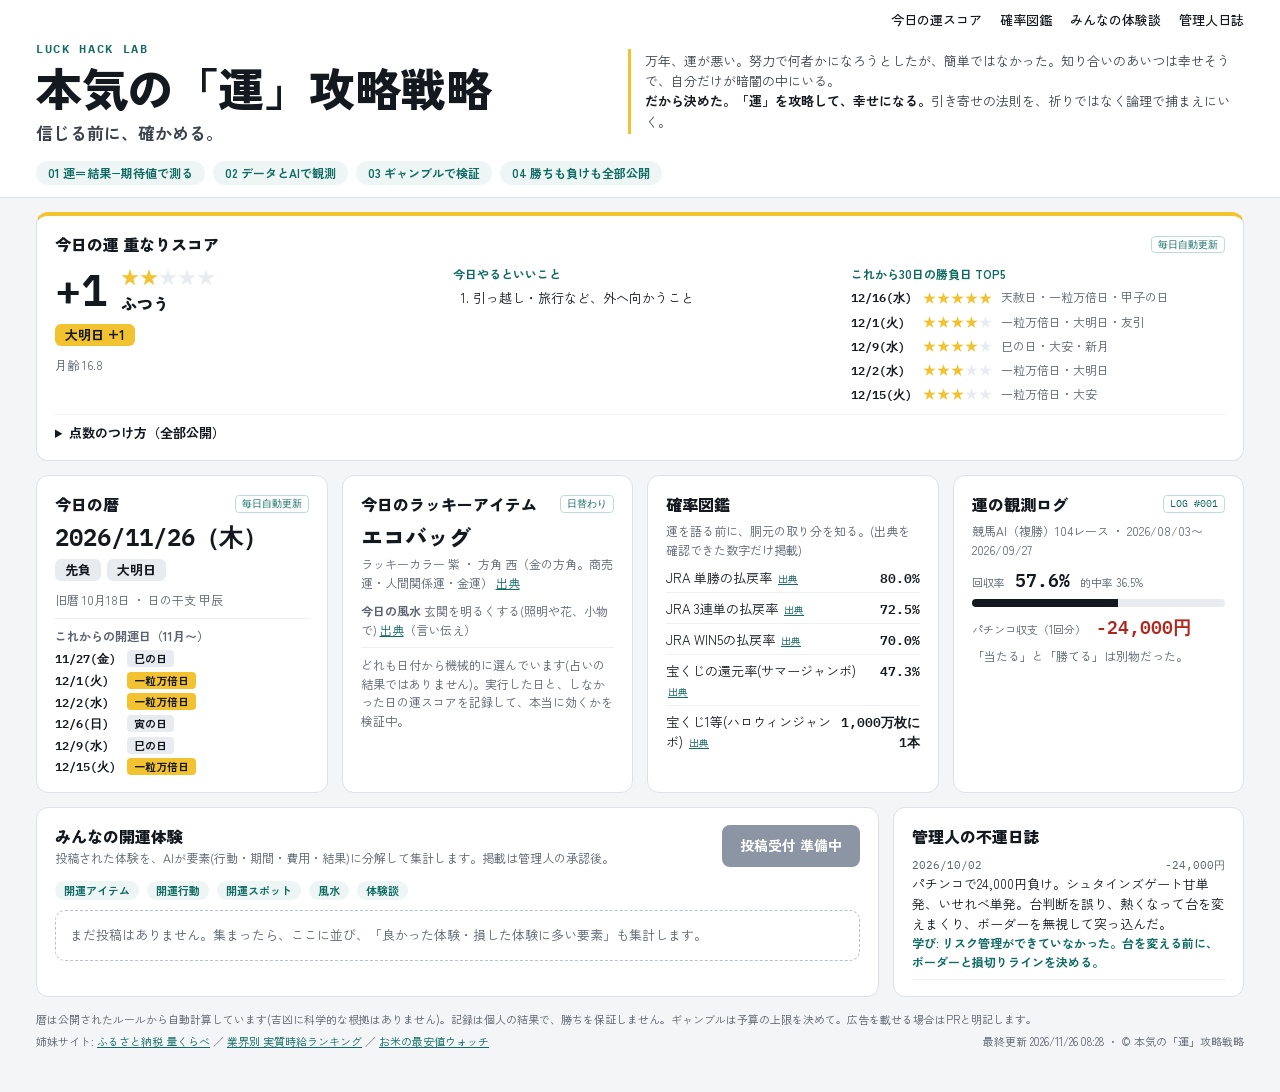
==== commit 036376d3: "サイト自動更新 2026-11-26" ====
--- a/docs/index.html
+++ b/docs/index.html
@@ -55,12 +55,12 @@
             <div class="score-num mono">+1</div>
             <div><span class="stars" aria-label="5段階中2">★★<span class="off">★★★</span></span><div class="score-label">ふつう</div></div>
           </div>
-          <div class="tags"><span class="tag lucky">友引 +1</span></div>
-          <div class="note">月齢 15.8</div>
+          <div class="tags"><span class="tag lucky">大明日 +1</span></div>
+          <div class="note">月齢 16.8</div>
         </div>
         <div>
           <div class="sub-h">今日やるといいこと</div>
-          <ol class="acts"><li>お祝いごと・人に会う予定（葬事は避けるとされる）</li></ol>
+          <ol class="acts"><li>引っ越し・旅行など、外へ向かうこと</li></ol>
           
         </div>
         <div>
@@ -78,9 +78,9 @@
   <div class="grid4">
     <section class="card" aria-labelledby="h-koyomi">
       <div class="card-head"><h2 id="h-koyomi">今日の暦</h2><span class="badge">毎日自動更新</span></div>
-      <div class="big-date">2026/11/25（水）</div>
-      <div class="tags"><span class="tag">友引</span></div>
-      <div class="note">旧暦 10月17日 ・ 日の干支 癸卯</div>
+      <div class="big-date">2026/11/26（木）</div>
+      <div class="tags"><span class="tag">先負</span><span class="tag">大明日</span></div>
+      <div class="note">旧暦 10月18日 ・ 日の干支 甲辰</div>
       <div class="divider" style="margin-top:8px">
         <div class="note" style="font-weight:700">これからの開運日（11月〜）</div>
         <ul class="kaiun-list"><li><span class="d">11/27(金)</span><span class="tag sm">巳の日</span></li><li><span class="d">12/1(火)</span><span class="tag lucky sm">一粒万倍日</span></li><li><span class="d">12/2(水)</span><span class="tag lucky sm">一粒万倍日</span></li><li><span class="d">12/6(日)</span><span class="tag sm">寅の日</span></li><li><span class="d">12/9(水)</span><span class="tag sm">巳の日</span></li><li><span class="d">12/15(火)</span><span class="tag lucky sm">一粒万倍日</span></li></ul>
@@ -89,9 +89,9 @@
 
     <section class="card" aria-labelledby="h-lucky">
       <div class="card-head"><h2 id="h-lucky">今日のラッキーアイテム</h2><span class="badge">日替わり</span></div>
-      <div class="item-name">スニーカー</div>
-      <div class="note" style="margin:4px 0 10px">ラッキーカラー 青 ・ 方角 西（金の方角。商売運・人間関係運・金運） <a class="src" href="https://event.rakuten.co.jp/incentive/hikkoshi/fortune/2022/fengshui_bearing_color/" target="_blank" rel="noopener" title="楽天">出典</a></div>
-      <div class="note"><strong>今日の風水</strong> トイレの床を水拭きする <a class="src" href="https://www.athome.co.jp/contents/for-buyers/buyers-kurashi/feng-shui-toilet/" target="_blank" rel="noopener" title="アットホーム">出典</a>（言い伝え）</div>
+      <div class="item-name">エコバッグ</div>
+      <div class="note" style="margin:4px 0 10px">ラッキーカラー 紫 ・ 方角 西（金の方角。商売運・人間関係運・金運） <a class="src" href="https://event.rakuten.co.jp/incentive/hikkoshi/fortune/2022/fengshui_bearing_color/" target="_blank" rel="noopener" title="楽天">出典</a></div>
+      <div class="note"><strong>今日の風水</strong> 玄関を明るくする(照明や花、小物で) <a class="src" href="https://athome.co.jp/contents/interior-style/goodluck-entrance/" target="_blank" rel="noopener" title="アットホーム">出典</a>（言い伝え）</div>
       <div class="divider note" style="margin-top:8px">どれも日付から機械的に選んでいます(占いの結果ではありません)。実行した日と、しなかった日の運スコアを記録して、本当に効くかを検証中。</div>
     </section>
 
@@ -127,7 +127,7 @@
   <footer>
     <span>暦は公開されたルールから自動計算しています(吉凶に科学的な根拠はありません)。記録は個人の結果で、勝ちを保証しません。ギャンブルは予算の上限を決めて。広告を載せる場合はPRと明記します。</span>
     <span>姉妹サイト: <a href="https://furusato.otokuest.com/">ふるさと納税 量くらべ</a> ／ <a href="https://jikyu.otokuest.com/">業界別 実質時給ランキング</a> ／ <a href="https://kome.otokuest.com/">お米の最安値ウォッチ</a></span>
-    <span>最終更新 2026/11/25 08:47 ・ © 本気の「運」攻略戦略</span>
+    <span>最終更新 2026/11/26 08:28 ・ © 本気の「運」攻略戦略</span>
   </footer>
 </main>
 </body>
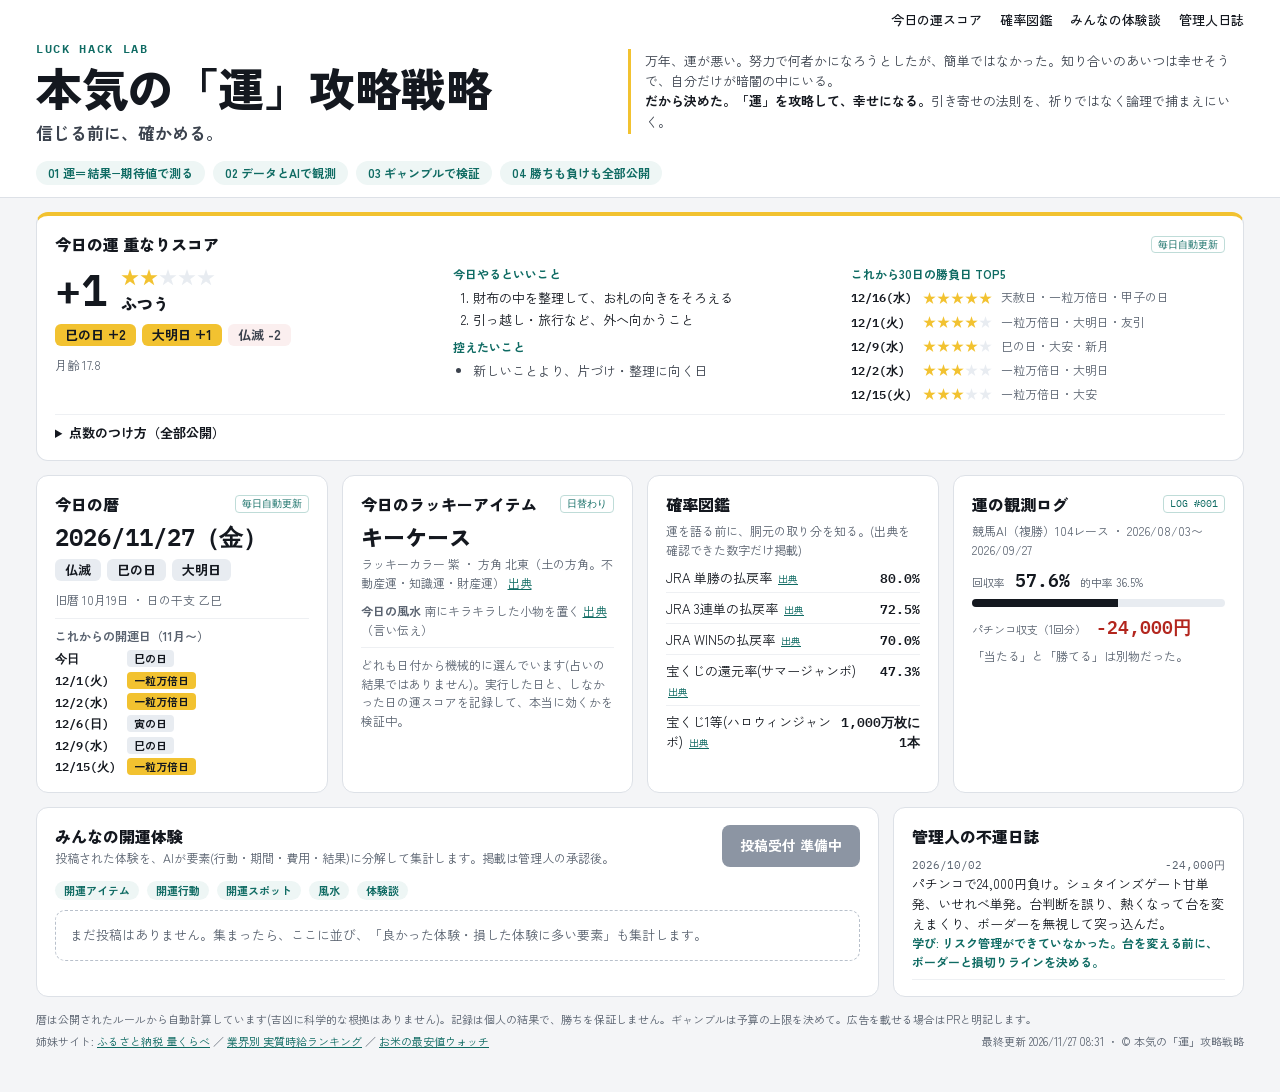
==== commit c6012bb9: "サイト自動更新 2026-11-27" ====
--- a/docs/index.html
+++ b/docs/index.html
@@ -55,13 +55,13 @@
             <div class="score-num mono">+1</div>
             <div><span class="stars" aria-label="5段階中2">★★<span class="off">★★★</span></span><div class="score-label">ふつう</div></div>
           </div>
-          <div class="tags"><span class="tag lucky">大明日 +1</span></div>
-          <div class="note">月齢 16.8</div>
+          <div class="tags"><span class="tag lucky">巳の日 +2</span><span class="tag lucky">大明日 +1</span><span class="tag minus">仏滅 -2</span></div>
+          <div class="note">月齢 17.8</div>
         </div>
         <div>
           <div class="sub-h">今日やるといいこと</div>
-          <ol class="acts"><li>引っ越し・旅行など、外へ向かうこと</li></ol>
-          
+          <ol class="acts"><li>財布の中を整理して、お札の向きをそろえる</li><li>引っ越し・旅行など、外へ向かうこと</li></ol>
+          <div class="sub-h">控えたいこと</div><ul class="cauts"><li>新しいことより、片づけ・整理に向く日</li></ul>
         </div>
         <div>
           <div class="sub-h">これから30日の勝負日 TOP5</div>
@@ -78,20 +78,20 @@
   <div class="grid4">
     <section class="card" aria-labelledby="h-koyomi">
       <div class="card-head"><h2 id="h-koyomi">今日の暦</h2><span class="badge">毎日自動更新</span></div>
-      <div class="big-date">2026/11/26（木）</div>
-      <div class="tags"><span class="tag">先負</span><span class="tag">大明日</span></div>
-      <div class="note">旧暦 10月18日 ・ 日の干支 甲辰</div>
+      <div class="big-date">2026/11/27（金）</div>
+      <div class="tags"><span class="tag">仏滅</span><span class="tag">巳の日</span><span class="tag">大明日</span></div>
+      <div class="note">旧暦 10月19日 ・ 日の干支 乙巳</div>
       <div class="divider" style="margin-top:8px">
         <div class="note" style="font-weight:700">これからの開運日（11月〜）</div>
-        <ul class="kaiun-list"><li><span class="d">11/27(金)</span><span class="tag sm">巳の日</span></li><li><span class="d">12/1(火)</span><span class="tag lucky sm">一粒万倍日</span></li><li><span class="d">12/2(水)</span><span class="tag lucky sm">一粒万倍日</span></li><li><span class="d">12/6(日)</span><span class="tag sm">寅の日</span></li><li><span class="d">12/9(水)</span><span class="tag sm">巳の日</span></li><li><span class="d">12/15(火)</span><span class="tag lucky sm">一粒万倍日</span></li></ul>
+        <ul class="kaiun-list"><li><span class="d">今日</span><span class="tag sm">巳の日</span></li><li><span class="d">12/1(火)</span><span class="tag lucky sm">一粒万倍日</span></li><li><span class="d">12/2(水)</span><span class="tag lucky sm">一粒万倍日</span></li><li><span class="d">12/6(日)</span><span class="tag sm">寅の日</span></li><li><span class="d">12/9(水)</span><span class="tag sm">巳の日</span></li><li><span class="d">12/15(火)</span><span class="tag lucky sm">一粒万倍日</span></li></ul>
       </div>
     </section>
 
     <section class="card" aria-labelledby="h-lucky">
       <div class="card-head"><h2 id="h-lucky">今日のラッキーアイテム</h2><span class="badge">日替わり</span></div>
-      <div class="item-name">エコバッグ</div>
-      <div class="note" style="margin:4px 0 10px">ラッキーカラー 紫 ・ 方角 西（金の方角。商売運・人間関係運・金運） <a class="src" href="https://event.rakuten.co.jp/incentive/hikkoshi/fortune/2022/fengshui_bearing_color/" target="_blank" rel="noopener" title="楽天">出典</a></div>
-      <div class="note"><strong>今日の風水</strong> 玄関を明るくする(照明や花、小物で) <a class="src" href="https://athome.co.jp/contents/interior-style/goodluck-entrance/" target="_blank" rel="noopener" title="アットホーム">出典</a>（言い伝え）</div>
+      <div class="item-name">キーケース</div>
+      <div class="note" style="margin:4px 0 10px">ラッキーカラー 紫 ・ 方角 北東（土の方角。不動産運・知識運・財産運） <a class="src" href="https://event.rakuten.co.jp/incentive/hikkoshi/fortune/2022/fengshui_bearing_color/" target="_blank" rel="noopener" title="楽天">出典</a></div>
+      <div class="note"><strong>今日の風水</strong> 南にキラキラした小物を置く <a class="src" href="https://event.rakuten.co.jp/incentive/hikkoshi/fortune/2022/fengshui_bearing_color/" target="_blank" rel="noopener" title="楽天">出典</a>（言い伝え）</div>
       <div class="divider note" style="margin-top:8px">どれも日付から機械的に選んでいます(占いの結果ではありません)。実行した日と、しなかった日の運スコアを記録して、本当に効くかを検証中。</div>
     </section>
 
@@ -127,7 +127,7 @@
   <footer>
     <span>暦は公開されたルールから自動計算しています(吉凶に科学的な根拠はありません)。記録は個人の結果で、勝ちを保証しません。ギャンブルは予算の上限を決めて。広告を載せる場合はPRと明記します。</span>
     <span>姉妹サイト: <a href="https://furusato.otokuest.com/">ふるさと納税 量くらべ</a> ／ <a href="https://jikyu.otokuest.com/">業界別 実質時給ランキング</a> ／ <a href="https://kome.otokuest.com/">お米の最安値ウォッチ</a></span>
-    <span>最終更新 2026/11/26 08:28 ・ © 本気の「運」攻略戦略</span>
+    <span>最終更新 2026/11/27 08:31 ・ © 本気の「運」攻略戦略</span>
   </footer>
 </main>
 </body>
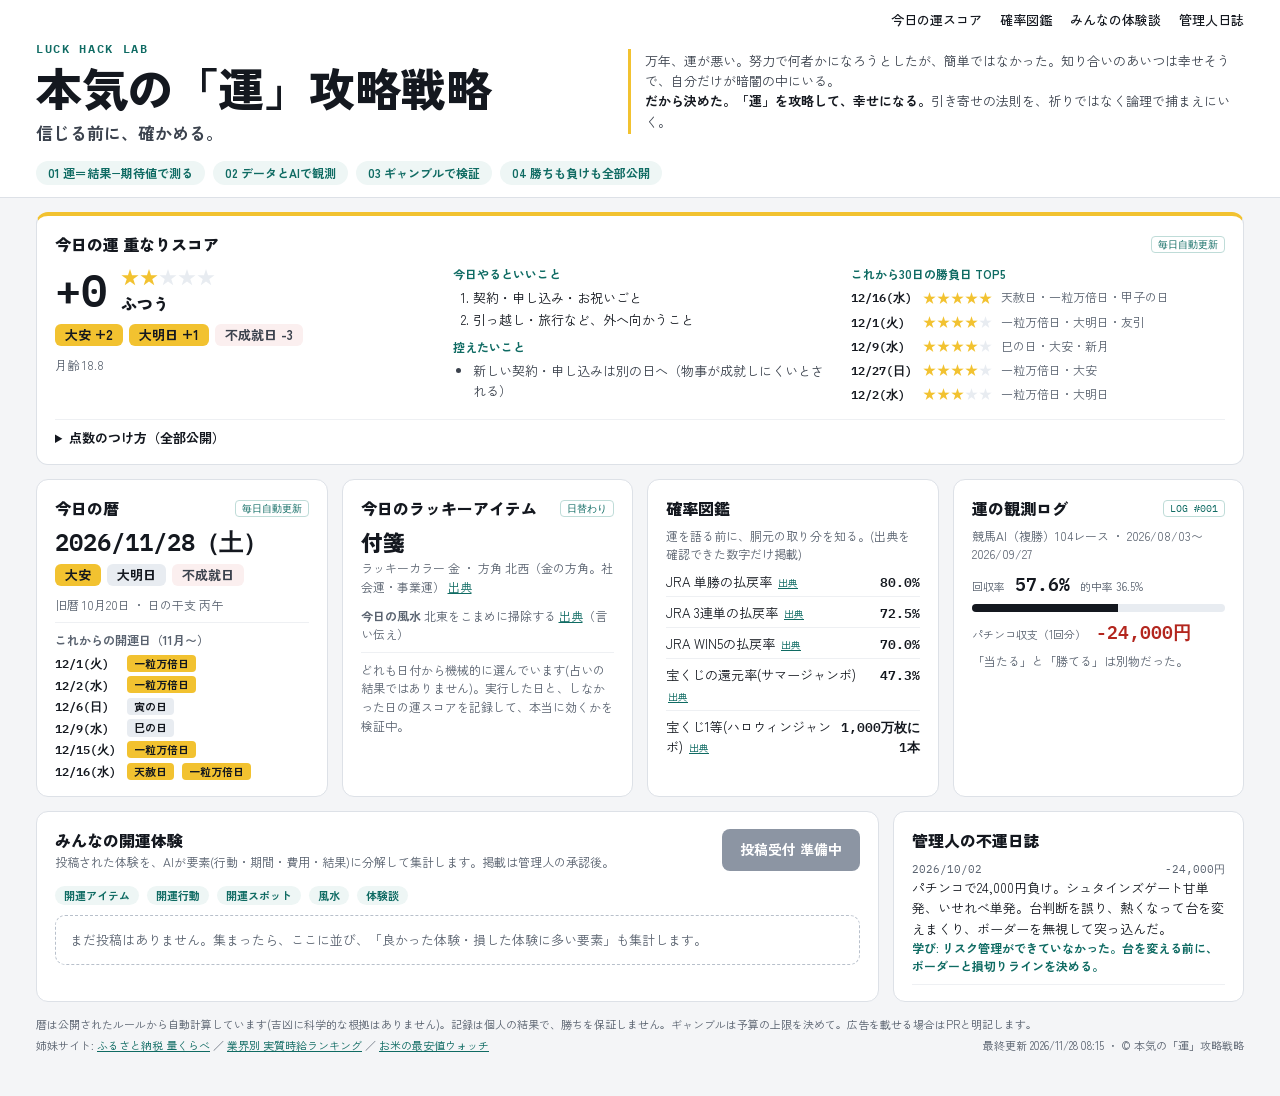
==== commit 81394942: "サイト自動更新 2026-11-28" ====
--- a/docs/index.html
+++ b/docs/index.html
@@ -52,20 +52,20 @@
       <div class="score-grid">
         <div>
           <div class="score-top">
-            <div class="score-num mono">+1</div>
+            <div class="score-num mono">+0</div>
             <div><span class="stars" aria-label="5段階中2">★★<span class="off">★★★</span></span><div class="score-label">ふつう</div></div>
           </div>
-          <div class="tags"><span class="tag lucky">巳の日 +2</span><span class="tag lucky">大明日 +1</span><span class="tag minus">仏滅 -2</span></div>
-          <div class="note">月齢 17.8</div>
+          <div class="tags"><span class="tag lucky">大安 +2</span><span class="tag lucky">大明日 +1</span><span class="tag minus">不成就日 -3</span></div>
+          <div class="note">月齢 18.8</div>
         </div>
         <div>
           <div class="sub-h">今日やるといいこと</div>
-          <ol class="acts"><li>財布の中を整理して、お札の向きをそろえる</li><li>引っ越し・旅行など、外へ向かうこと</li></ol>
-          <div class="sub-h">控えたいこと</div><ul class="cauts"><li>新しいことより、片づけ・整理に向く日</li></ul>
+          <ol class="acts"><li>契約・申し込み・お祝いごと</li><li>引っ越し・旅行など、外へ向かうこと</li></ol>
+          <div class="sub-h">控えたいこと</div><ul class="cauts"><li>新しい契約・申し込みは別の日へ（物事が成就しにくいとされる）</li></ul>
         </div>
         <div>
           <div class="sub-h">これから30日の勝負日 TOP5</div>
-          <ul class="best"><li><span class="d">12/16(水)</span><span class="stars" aria-label="5段階中5">★★★★★<span class="off"></span></span><span class="why">天赦日・一粒万倍日・甲子の日</span></li><li><span class="d">12/1(火)</span><span class="stars" aria-label="5段階中4">★★★★<span class="off">★</span></span><span class="why">一粒万倍日・大明日・友引</span></li><li><span class="d">12/9(水)</span><span class="stars" aria-label="5段階中4">★★★★<span class="off">★</span></span><span class="why">巳の日・大安・新月</span></li><li><span class="d">12/2(水)</span><span class="stars" aria-label="5段階中3">★★★<span class="off">★★</span></span><span class="why">一粒万倍日・大明日</span></li><li><span class="d">12/15(火)</span><span class="stars" aria-label="5段階中3">★★★<span class="off">★★</span></span><span class="why">一粒万倍日・大安</span></li></ul>
+          <ul class="best"><li><span class="d">12/16(水)</span><span class="stars" aria-label="5段階中5">★★★★★<span class="off"></span></span><span class="why">天赦日・一粒万倍日・甲子の日</span></li><li><span class="d">12/1(火)</span><span class="stars" aria-label="5段階中4">★★★★<span class="off">★</span></span><span class="why">一粒万倍日・大明日・友引</span></li><li><span class="d">12/9(水)</span><span class="stars" aria-label="5段階中4">★★★★<span class="off">★</span></span><span class="why">巳の日・大安・新月</span></li><li><span class="d">12/27(日)</span><span class="stars" aria-label="5段階中4">★★★★<span class="off">★</span></span><span class="why">一粒万倍日・大安</span></li><li><span class="d">12/2(水)</span><span class="stars" aria-label="5段階中3">★★★<span class="off">★★</span></span><span class="why">一粒万倍日・大明日</span></li></ul>
         </div>
       </div>
       <details class="weights">
@@ -78,20 +78,20 @@
   <div class="grid4">
     <section class="card" aria-labelledby="h-koyomi">
       <div class="card-head"><h2 id="h-koyomi">今日の暦</h2><span class="badge">毎日自動更新</span></div>
-      <div class="big-date">2026/11/27（金）</div>
-      <div class="tags"><span class="tag">仏滅</span><span class="tag">巳の日</span><span class="tag">大明日</span></div>
-      <div class="note">旧暦 10月19日 ・ 日の干支 乙巳</div>
+      <div class="big-date">2026/11/28（土）</div>
+      <div class="tags"><span class="tag lucky">大安</span><span class="tag">大明日</span><span class="tag minus">不成就日</span></div>
+      <div class="note">旧暦 10月20日 ・ 日の干支 丙午</div>
       <div class="divider" style="margin-top:8px">
         <div class="note" style="font-weight:700">これからの開運日（11月〜）</div>
-        <ul class="kaiun-list"><li><span class="d">今日</span><span class="tag sm">巳の日</span></li><li><span class="d">12/1(火)</span><span class="tag lucky sm">一粒万倍日</span></li><li><span class="d">12/2(水)</span><span class="tag lucky sm">一粒万倍日</span></li><li><span class="d">12/6(日)</span><span class="tag sm">寅の日</span></li><li><span class="d">12/9(水)</span><span class="tag sm">巳の日</span></li><li><span class="d">12/15(火)</span><span class="tag lucky sm">一粒万倍日</span></li></ul>
+        <ul class="kaiun-list"><li><span class="d">12/1(火)</span><span class="tag lucky sm">一粒万倍日</span></li><li><span class="d">12/2(水)</span><span class="tag lucky sm">一粒万倍日</span></li><li><span class="d">12/6(日)</span><span class="tag sm">寅の日</span></li><li><span class="d">12/9(水)</span><span class="tag sm">巳の日</span></li><li><span class="d">12/15(火)</span><span class="tag lucky sm">一粒万倍日</span></li><li><span class="d">12/16(水)</span><span class="tag lucky sm">天赦日</span><span class="tag lucky sm">一粒万倍日</span></li></ul>
       </div>
     </section>
 
     <section class="card" aria-labelledby="h-lucky">
       <div class="card-head"><h2 id="h-lucky">今日のラッキーアイテム</h2><span class="badge">日替わり</span></div>
-      <div class="item-name">キーケース</div>
-      <div class="note" style="margin:4px 0 10px">ラッキーカラー 紫 ・ 方角 北東（土の方角。不動産運・知識運・財産運） <a class="src" href="https://event.rakuten.co.jp/incentive/hikkoshi/fortune/2022/fengshui_bearing_color/" target="_blank" rel="noopener" title="楽天">出典</a></div>
-      <div class="note"><strong>今日の風水</strong> 南にキラキラした小物を置く <a class="src" href="https://event.rakuten.co.jp/incentive/hikkoshi/fortune/2022/fengshui_bearing_color/" target="_blank" rel="noopener" title="楽天">出典</a>（言い伝え）</div>
+      <div class="item-name">付箋</div>
+      <div class="note" style="margin:4px 0 10px">ラッキーカラー 金 ・ 方角 北西（金の方角。社会運・事業運） <a class="src" href="https://event.rakuten.co.jp/incentive/hikkoshi/fortune/2022/fengshui_bearing_color/" target="_blank" rel="noopener" title="楽天">出典</a></div>
+      <div class="note"><strong>今日の風水</strong> 北東をこまめに掃除する <a class="src" href="https://event.rakuten.co.jp/incentive/hikkoshi/fortune/2022/fengshui_bearing_color/" target="_blank" rel="noopener" title="楽天">出典</a>（言い伝え）</div>
       <div class="divider note" style="margin-top:8px">どれも日付から機械的に選んでいます(占いの結果ではありません)。実行した日と、しなかった日の運スコアを記録して、本当に効くかを検証中。</div>
     </section>
 
@@ -127,7 +127,7 @@
   <footer>
     <span>暦は公開されたルールから自動計算しています(吉凶に科学的な根拠はありません)。記録は個人の結果で、勝ちを保証しません。ギャンブルは予算の上限を決めて。広告を載せる場合はPRと明記します。</span>
     <span>姉妹サイト: <a href="https://furusato.otokuest.com/">ふるさと納税 量くらべ</a> ／ <a href="https://jikyu.otokuest.com/">業界別 実質時給ランキング</a> ／ <a href="https://kome.otokuest.com/">お米の最安値ウォッチ</a></span>
-    <span>最終更新 2026/11/27 08:31 ・ © 本気の「運」攻略戦略</span>
+    <span>最終更新 2026/11/28 08:15 ・ © 本気の「運」攻略戦略</span>
   </footer>
 </main>
 </body>
